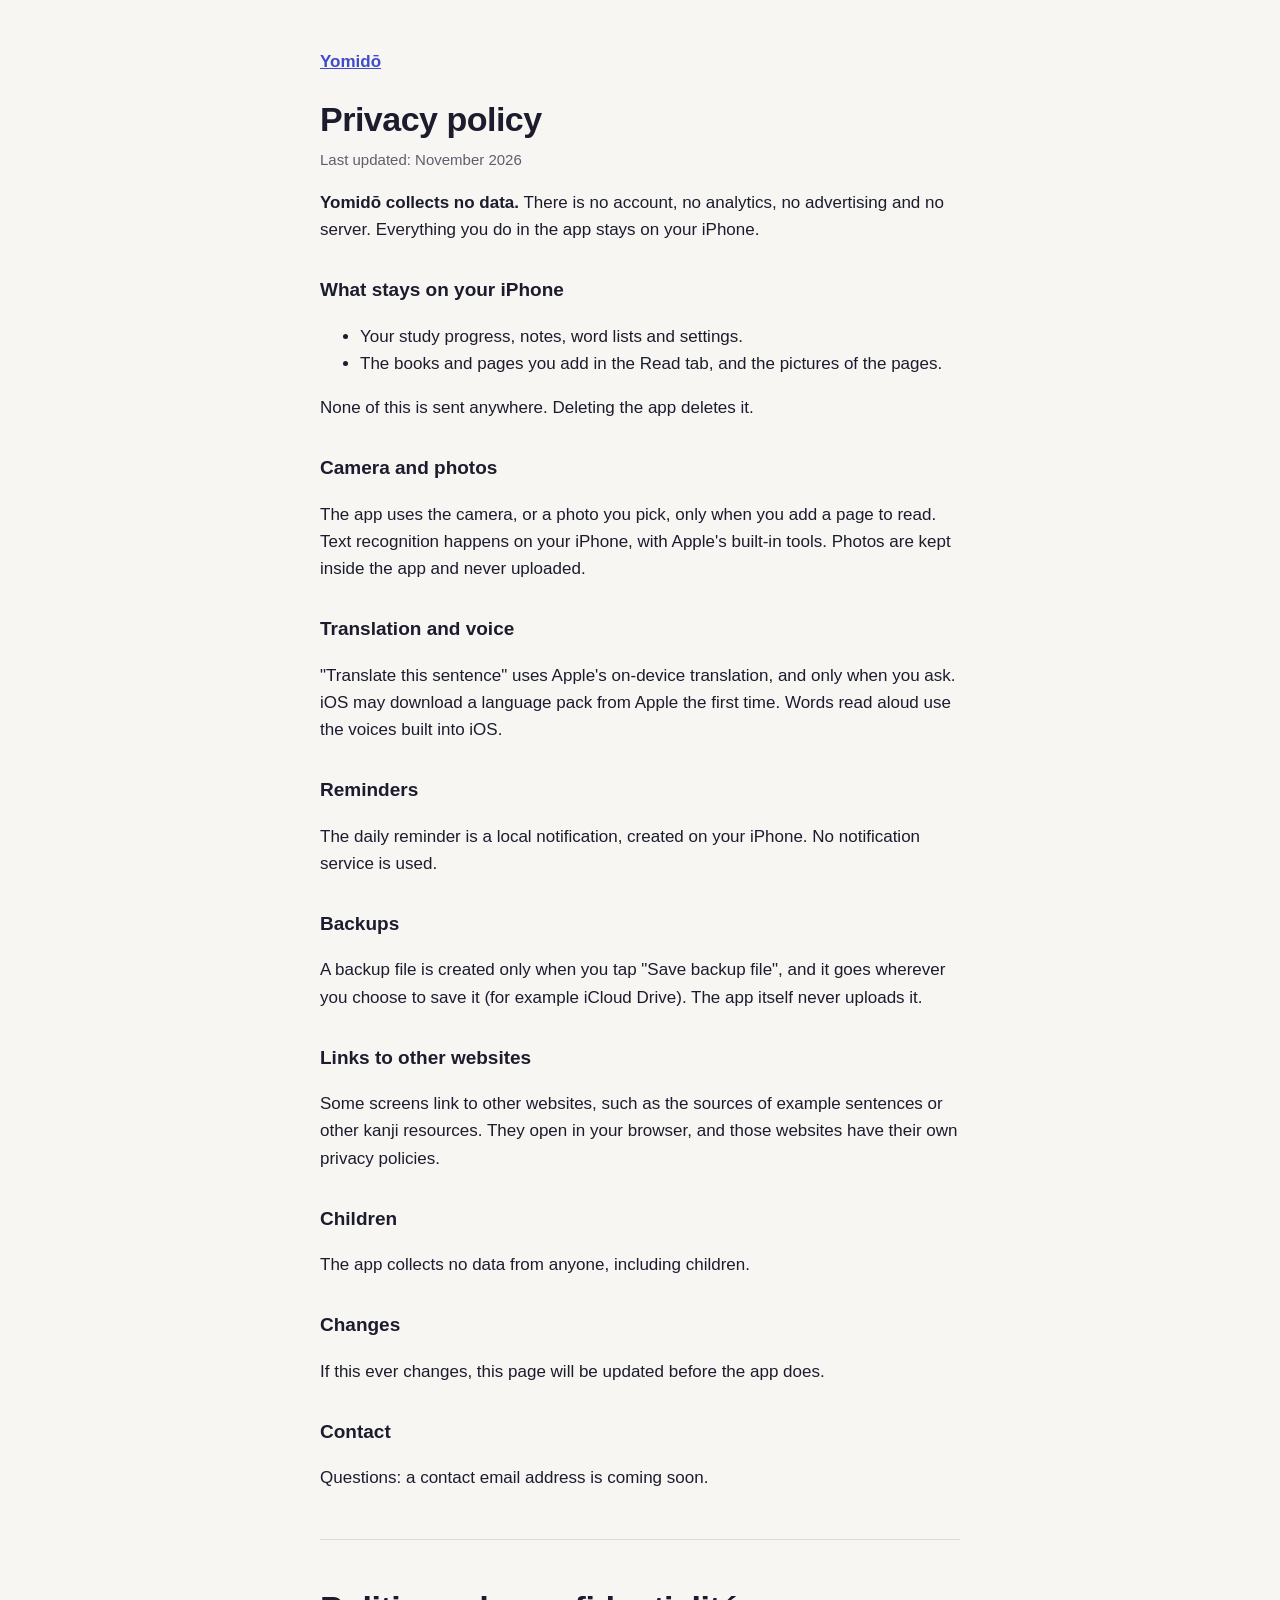
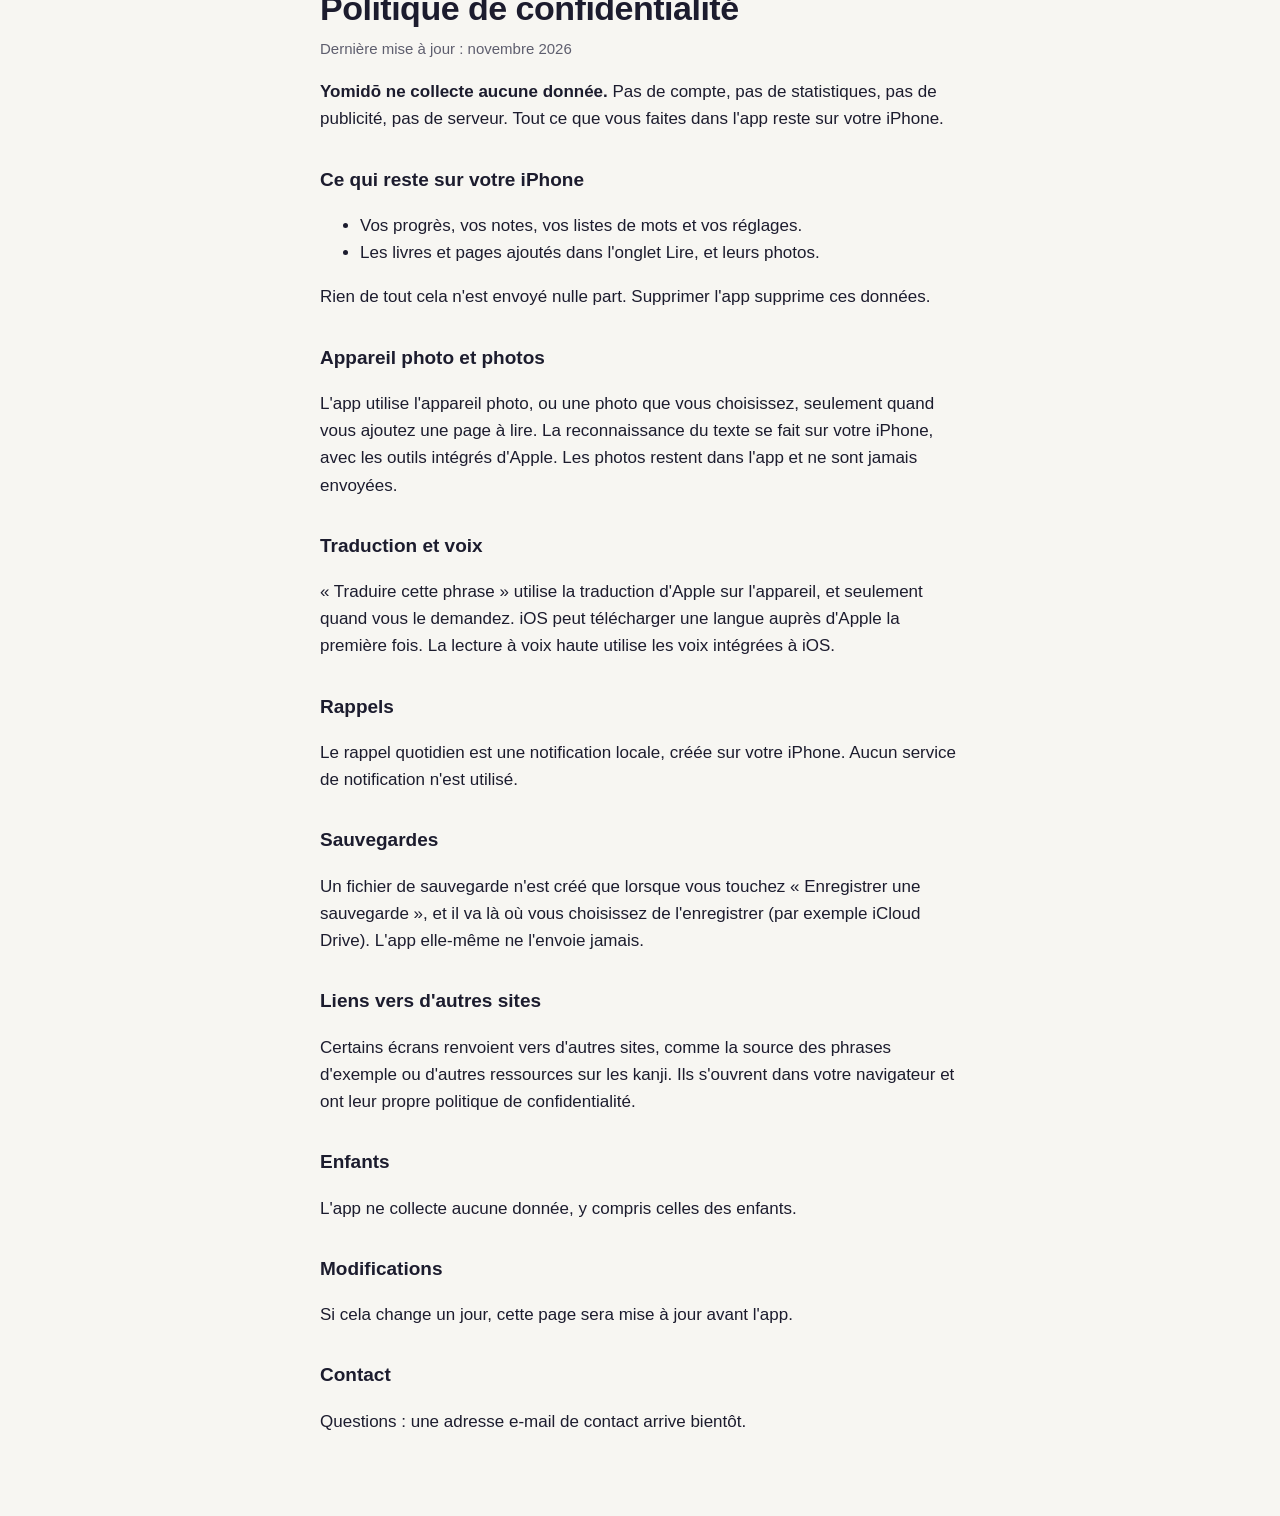
==== privacy.html @ cb9a50dd "Yomidō support page and privacy policy Co-Authored-By: Claude Opus 5.5 <noreply@anthropic.com>" ====
<!doctype html>
<html lang="en">
<head>
<meta charset="utf-8">
<meta name="viewport" content="width=device-width, initial-scale=1">
<title>Yomidō · Privacy policy</title>
<link rel="stylesheet" href="style.css">
</head>
<body>
<main>
  <p class="back"><a href="./">Yomidō</a></p>
  <h1>Privacy policy</h1>
  <p class="date">Last updated: November 2026</p>

  <p><b>Yomidō collects no data.</b> There is no account, no analytics, no advertising and no server. Everything you do in the app stays on your iPhone.</p>

  <h2>What stays on your iPhone</h2>
  <ul>
    <li>Your study progress, notes, word lists and settings.</li>
    <li>The books and pages you add in the Read tab, and the pictures of the pages.</li>
  </ul>
  <p>None of this is sent anywhere. Deleting the app deletes it.</p>

  <h2>Camera and photos</h2>
  <p>The app uses the camera, or a photo you pick, only when you add a page to read. Text recognition happens on your iPhone, with Apple's built-in tools. Photos are kept inside the app and never uploaded.</p>

  <h2>Translation and voice</h2>
  <p>"Translate this sentence" uses Apple's on-device translation, and only when you ask. iOS may download a language pack from Apple the first time. Words read aloud use the voices built into iOS.</p>

  <h2>Reminders</h2>
  <p>The daily reminder is a local notification, created on your iPhone. No notification service is used.</p>

  <h2>Backups</h2>
  <p>A backup file is created only when you tap "Save backup file", and it goes wherever you choose to save it (for example iCloud Drive). The app itself never uploads it.</p>

  <h2>Links to other websites</h2>
  <p>Some screens link to other websites, such as the sources of example sentences or other kanji resources. They open in your browser, and those websites have their own privacy policies.</p>

  <h2>Children</h2>
  <p>The app collects no data from anyone, including children.</p>

  <h2>Changes</h2>
  <p>If this ever changes, this page will be updated before the app does.</p>

  <h2>Contact</h2>
  <p>Questions: a contact email address is coming soon.</p>

  <hr>

  <h1 lang="fr">Politique de confidentialité</h1>
  <div lang="fr">
  <p class="date">Dernière mise à jour : novembre 2026</p>
  <p><b>Yomidō ne collecte aucune donnée.</b> Pas de compte, pas de statistiques, pas de publicité, pas de serveur. Tout ce que vous faites dans l'app reste sur votre iPhone.</p>

  <h2>Ce qui reste sur votre iPhone</h2>
  <ul>
    <li>Vos progrès, vos notes, vos listes de mots et vos réglages.</li>
    <li>Les livres et pages ajoutés dans l'onglet Lire, et leurs photos.</li>
  </ul>
  <p>Rien de tout cela n'est envoyé nulle part. Supprimer l'app supprime ces données.</p>

  <h2>Appareil photo et photos</h2>
  <p>L'app utilise l'appareil photo, ou une photo que vous choisissez, seulement quand vous ajoutez une page à lire. La reconnaissance du texte se fait sur votre iPhone, avec les outils intégrés d'Apple. Les photos restent dans l'app et ne sont jamais envoyées.</p>

  <h2>Traduction et voix</h2>
  <p>« Traduire cette phrase » utilise la traduction d'Apple sur l'appareil, et seulement quand vous le demandez. iOS peut télécharger une langue auprès d'Apple la première fois. La lecture à voix haute utilise les voix intégrées à iOS.</p>

  <h2>Rappels</h2>
  <p>Le rappel quotidien est une notification locale, créée sur votre iPhone. Aucun service de notification n'est utilisé.</p>

  <h2>Sauvegardes</h2>
  <p>Un fichier de sauvegarde n'est créé que lorsque vous touchez « Enregistrer une sauvegarde », et il va là où vous choisissez de l'enregistrer (par exemple iCloud Drive). L'app elle-même ne l'envoie jamais.</p>

  <h2>Liens vers d'autres sites</h2>
  <p>Certains écrans renvoient vers d'autres sites, comme la source des phrases d'exemple ou d'autres ressources sur les kanji. Ils s'ouvrent dans votre navigateur et ont leur propre politique de confidentialité.</p>

  <h2>Enfants</h2>
  <p>L'app ne collecte aucune donnée, y compris celles des enfants.</p>

  <h2>Modifications</h2>
  <p>Si cela change un jour, cette page sera mise à jour avant l'app.</p>

  <h2>Contact</h2>
  <p>Questions : une adresse e-mail de contact arrive bientôt.</p>
  </div>
</main>
</body>
</html>
---- style.css ----
:root { --ink: #1C1C2E; --muted: #5E5E6E; --tint: #3F4BC9; --bg: #F7F6F2; --card: #FFFFFF; }
@media (prefers-color-scheme: dark) {
  :root { --ink: #F2F2F7; --muted: #A8A8B8; --tint: #7D87FF; --bg: #0E0F1A; --card: #181A2A; }
}
* { box-sizing: border-box; }
body { margin: 0; background: var(--bg); color: var(--ink);
       font: 17px/1.6 -apple-system, BlinkMacSystemFont, "Segoe UI", "Hiragino Sans", sans-serif; }
main { max-width: 680px; margin: 0 auto; padding: 48px 20px 64px; }
h1 { font-size: 34px; line-height: 1.2; margin: 0 0 8px; letter-spacing: -0.5px; }
h1 .jp { color: var(--tint); font-size: 20px; letter-spacing: 3px; margin-left: 6px; }
h2 { font-size: 19px; margin: 32px 0 6px; }
p, li { color: var(--ink); }
.lead { font-size: 19px; color: var(--muted); }
.date { color: var(--muted); font-size: 15px; margin-top: 0; }
.back { margin: 0 0 24px; font-weight: 600; }
a { color: var(--tint); }
hr { border: 0; border-top: 1px solid rgba(127,127,127,.25); margin: 48px 0; }
.links { margin-top: 40px; }
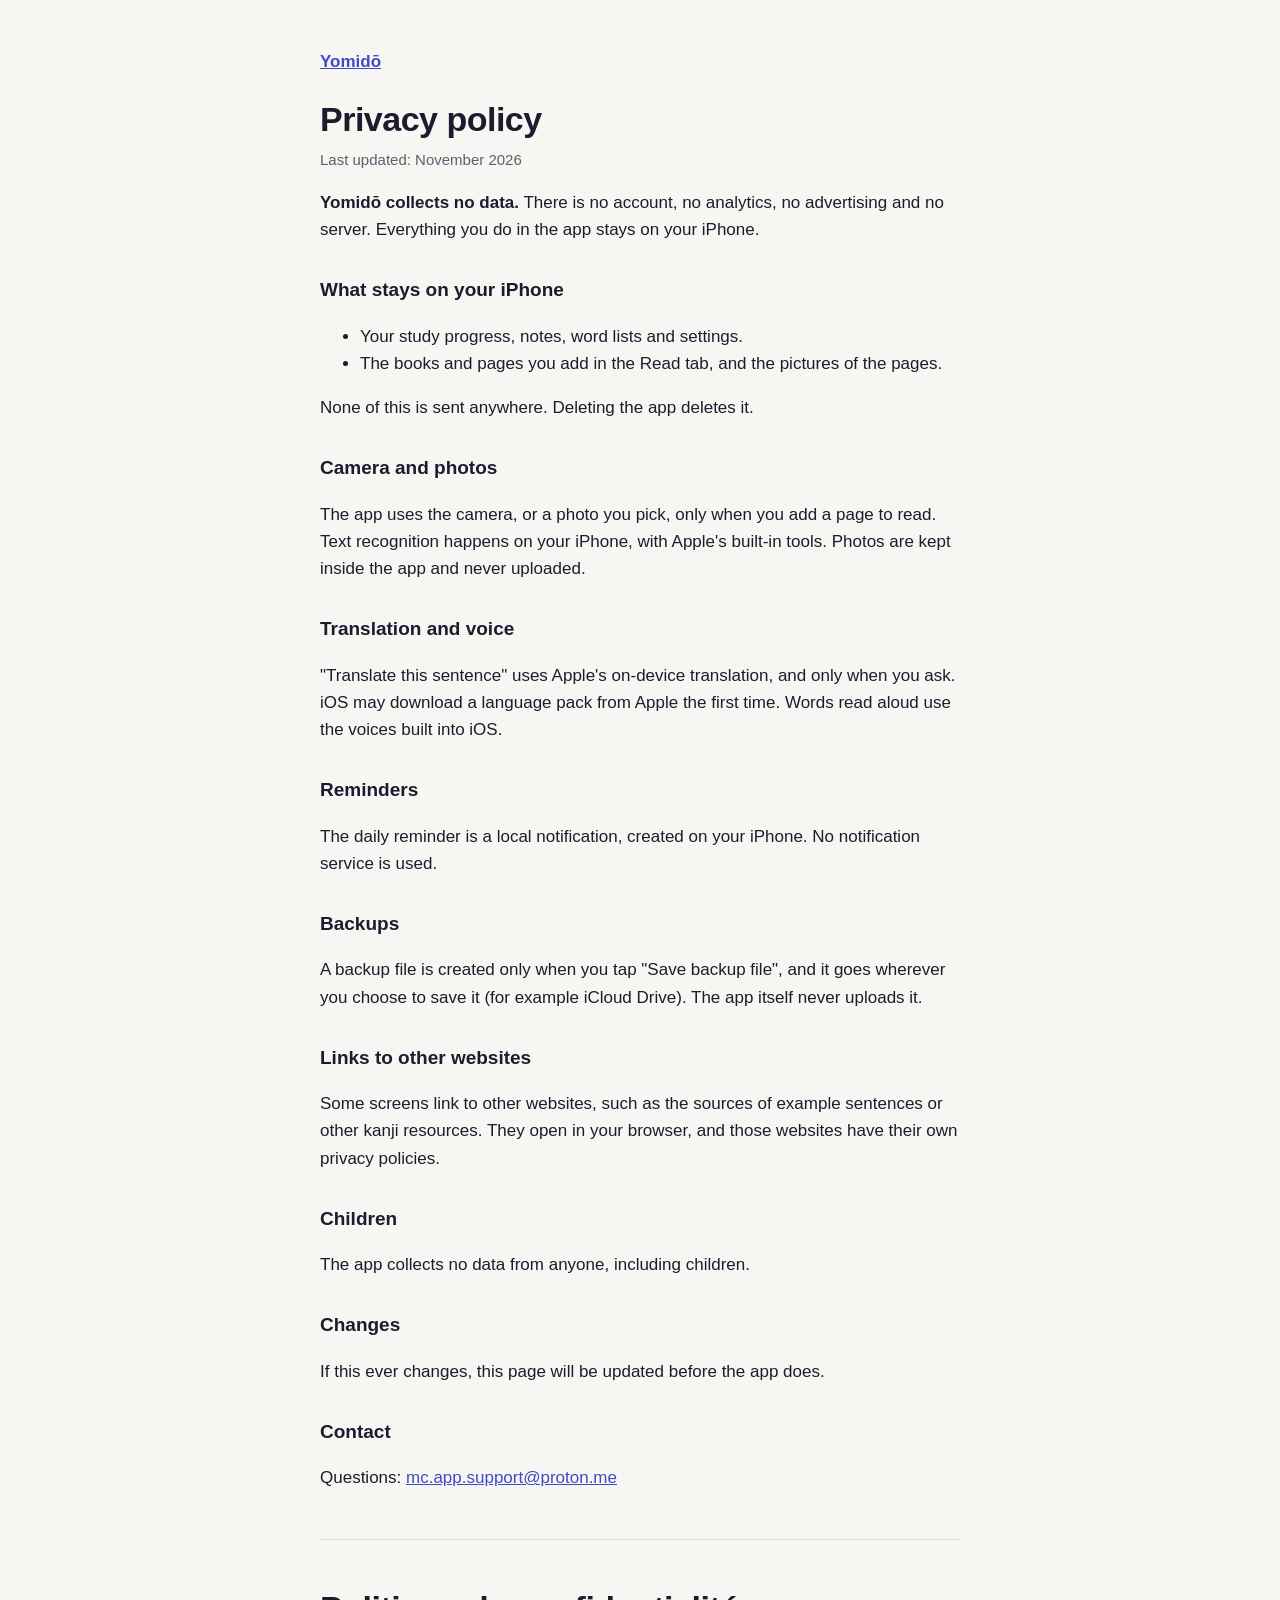
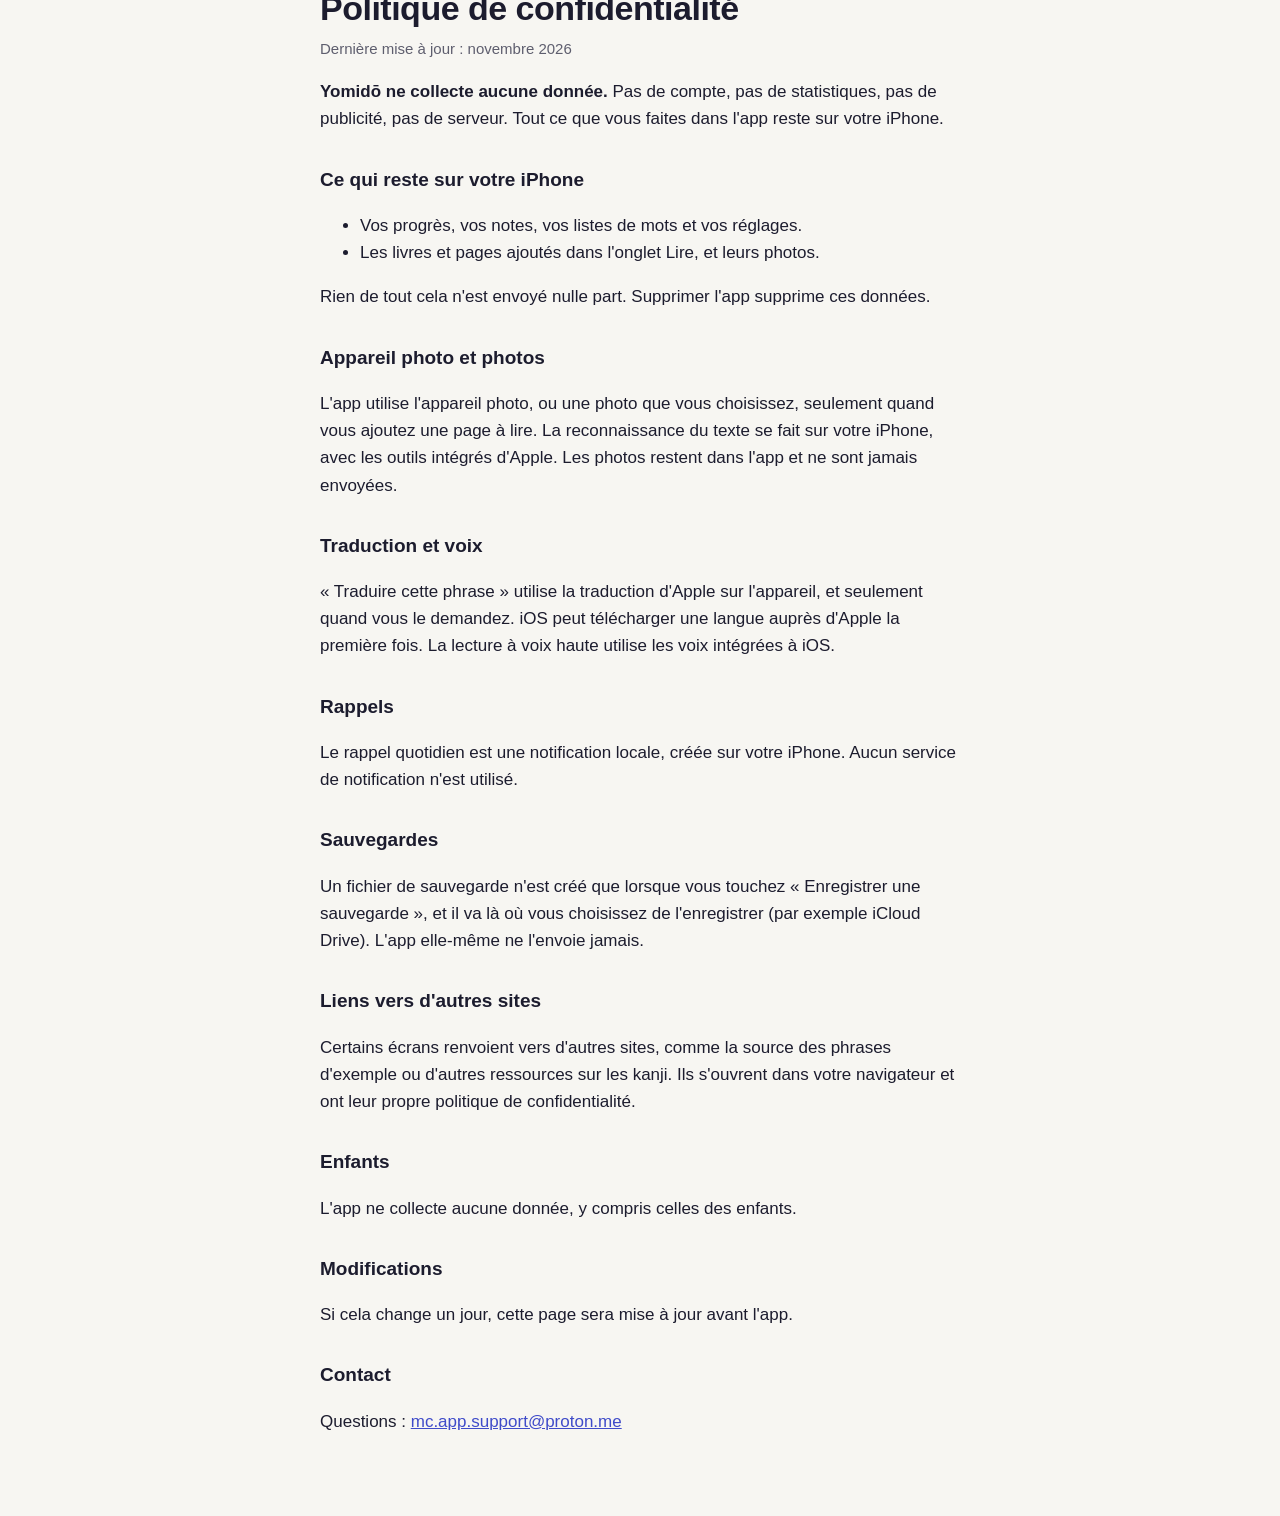
==== commit 27ce35bd: "Add the support email address Co-Authored-By: Claude Opus 5.5 <noreply@anthropic.com>" ====
--- a/privacy.html
+++ b/privacy.html
@@ -43,7 +43,7 @@
   <p>If this ever changes, this page will be updated before the app does.</p>
 
   <h2>Contact</h2>
-  <p>Questions: a contact email address is coming soon.</p>
+  <p>Questions: <a href="mailto:mc.app.support@proton.me">mc.app.support@proton.me</a></p>
 
   <hr>
 
@@ -81,7 +81,7 @@
   <p>Si cela change un jour, cette page sera mise à jour avant l'app.</p>
 
   <h2>Contact</h2>
-  <p>Questions : une adresse e-mail de contact arrive bientôt.</p>
+  <p>Questions : <a href="mailto:mc.app.support@proton.me">mc.app.support@proton.me</a></p>
   </div>
 </main>
 </body>
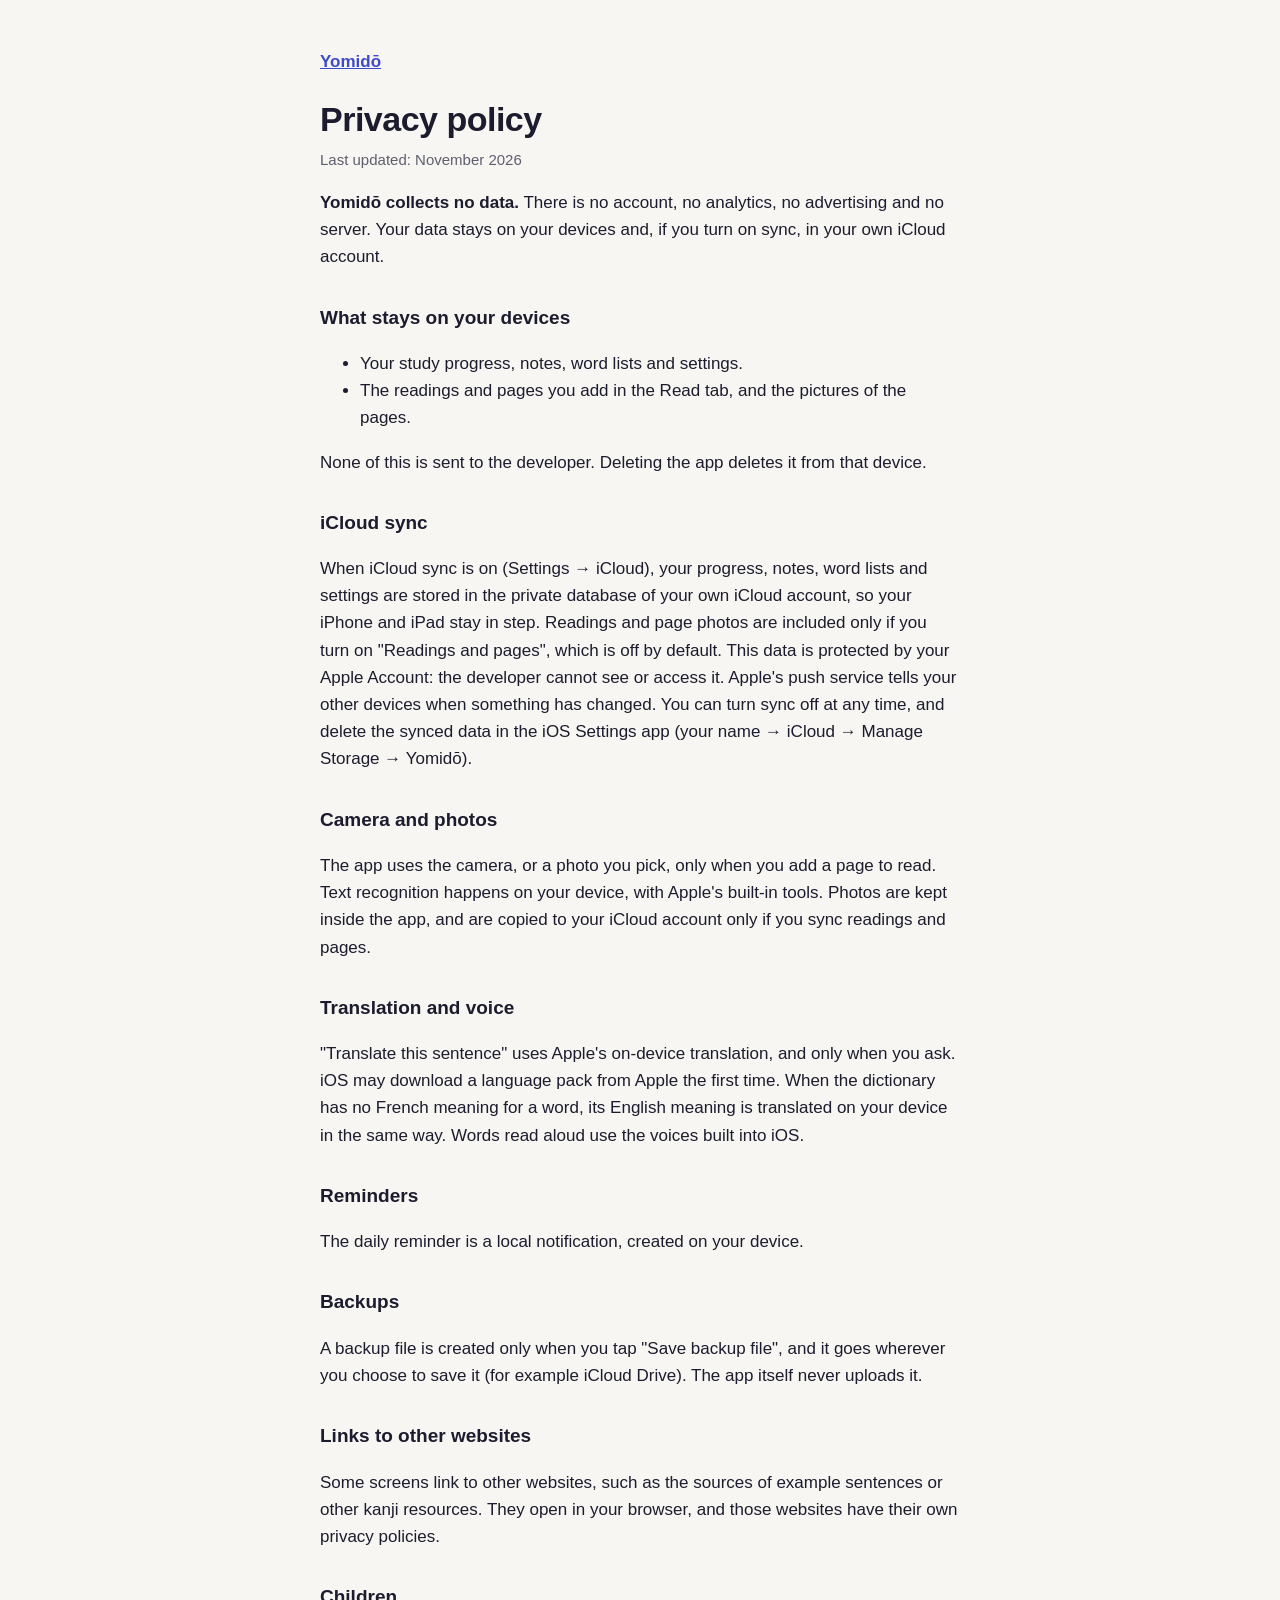
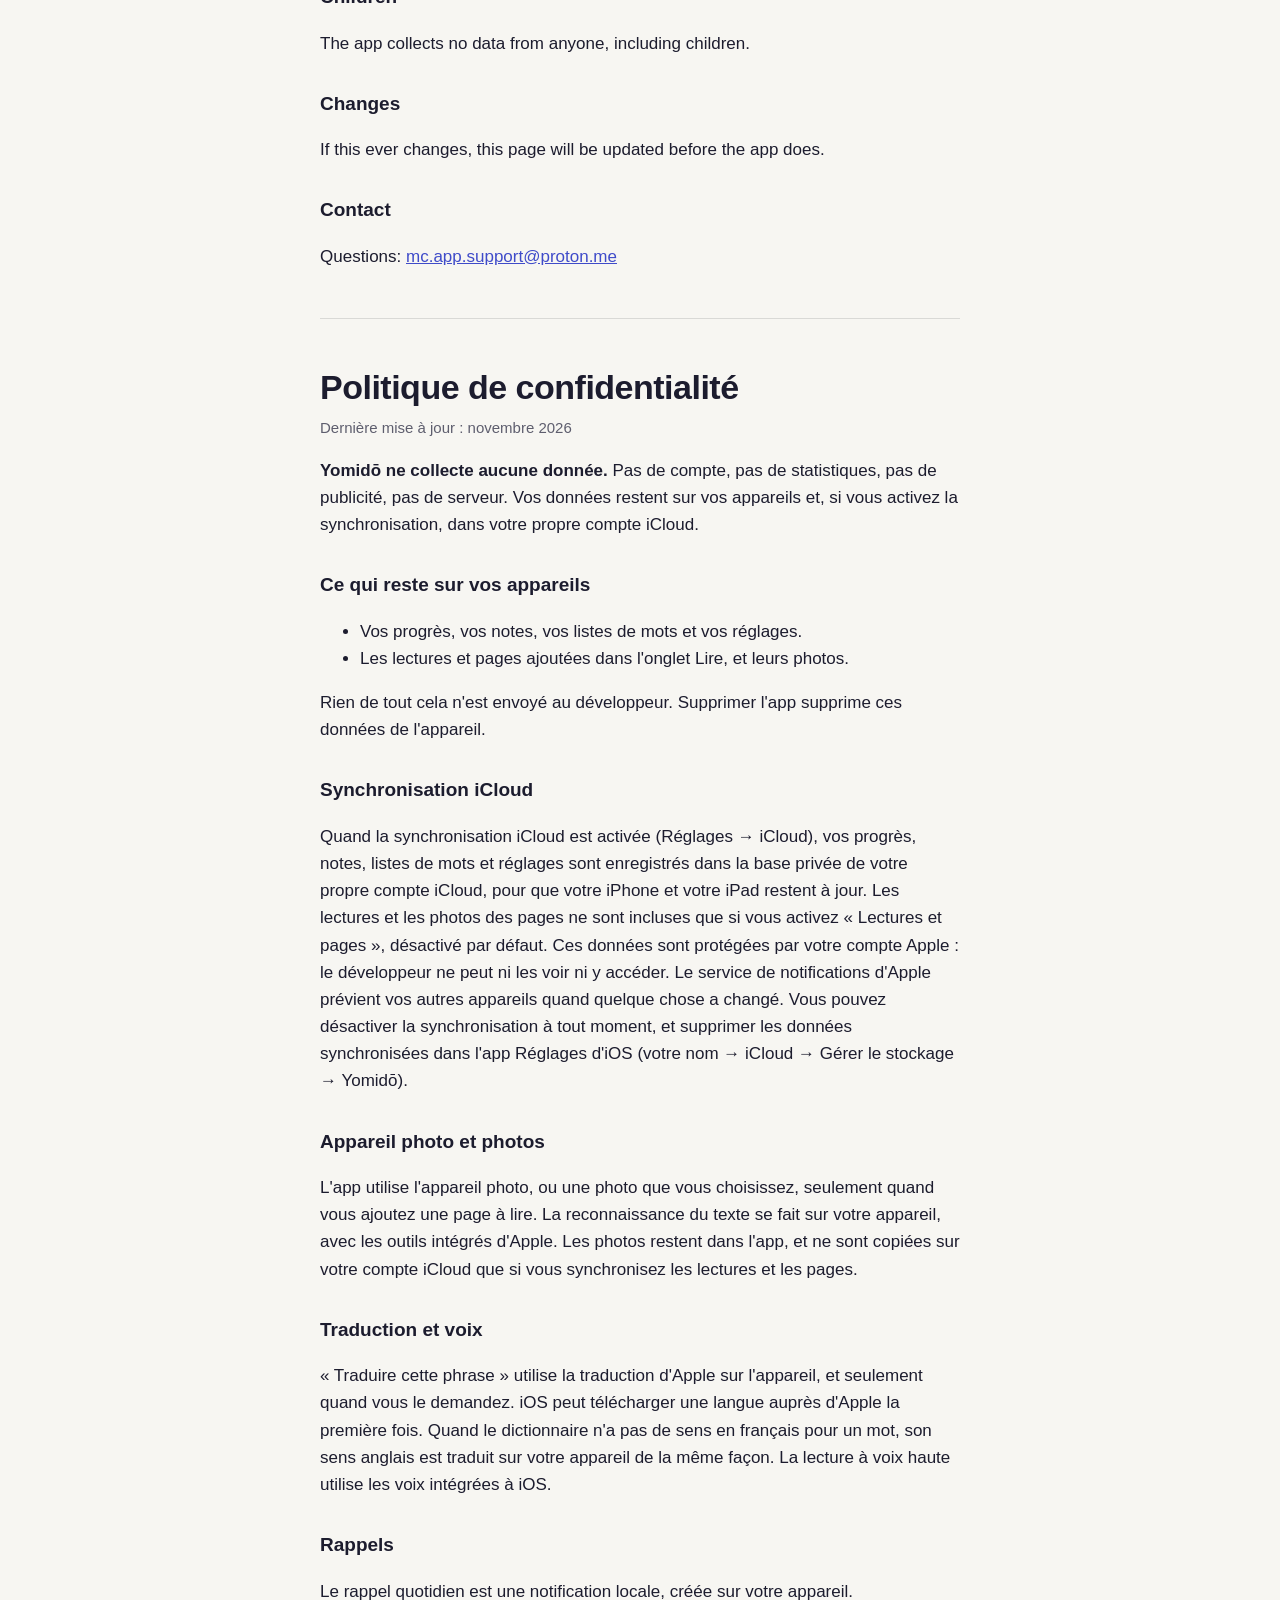
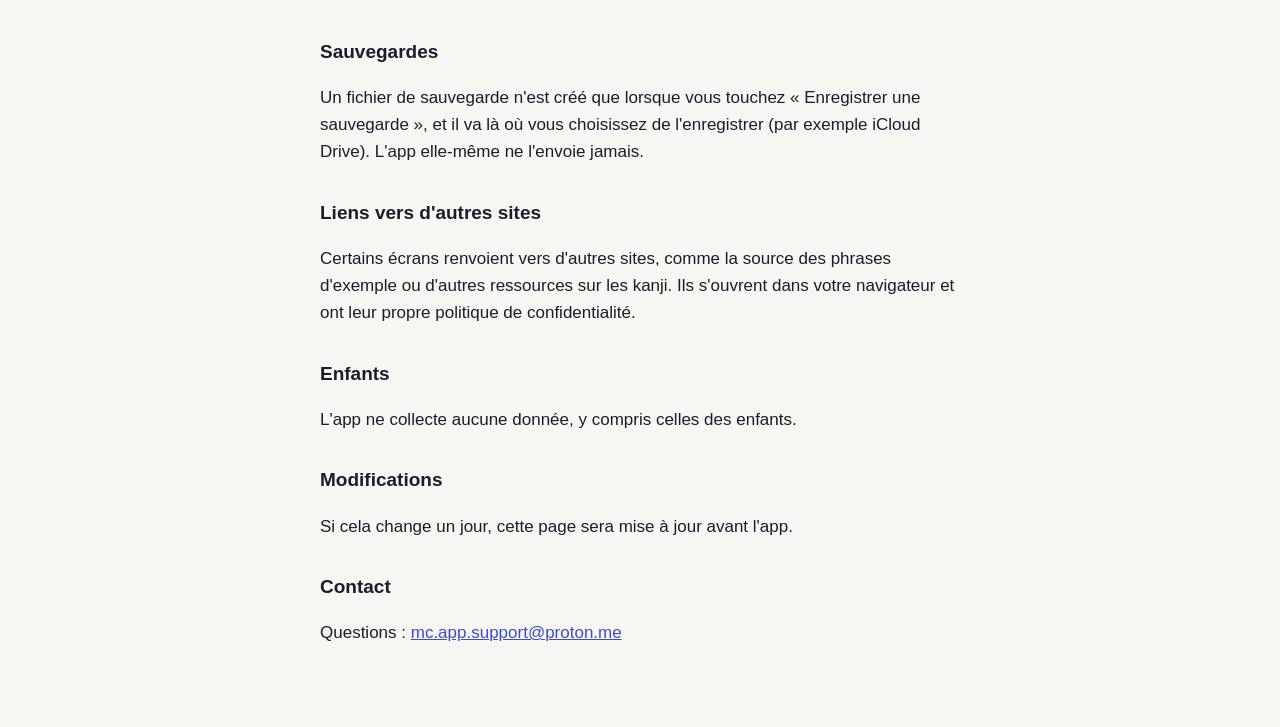
==== commit 0c086aba: "Privacy and support pages for 1.1: iCloud sync, iPad, on-device French meanings Co-Authored-By: Clau" ====
--- a/privacy.html
+++ b/privacy.html
@@ -12,23 +12,26 @@
   <h1>Privacy policy</h1>
   <p class="date">Last updated: November 2026</p>
 
-  <p><b>Yomidō collects no data.</b> There is no account, no analytics, no advertising and no server. Everything you do in the app stays on your iPhone.</p>
+  <p><b>Yomidō collects no data.</b> There is no account, no analytics, no advertising and no server. Your data stays on your devices and, if you turn on sync, in your own iCloud account.</p>
 
-  <h2>What stays on your iPhone</h2>
+  <h2>What stays on your devices</h2>
   <ul>
     <li>Your study progress, notes, word lists and settings.</li>
-    <li>The books and pages you add in the Read tab, and the pictures of the pages.</li>
+    <li>The readings and pages you add in the Read tab, and the pictures of the pages.</li>
   </ul>
-  <p>None of this is sent anywhere. Deleting the app deletes it.</p>
+  <p>None of this is sent to the developer. Deleting the app deletes it from that device.</p>
+
+  <h2>iCloud sync</h2>
+  <p>When iCloud sync is on (Settings → iCloud), your progress, notes, word lists and settings are stored in the private database of your own iCloud account, so your iPhone and iPad stay in step. Readings and page photos are included only if you turn on "Readings and pages", which is off by default. This data is protected by your Apple Account: the developer cannot see or access it. Apple's push service tells your other devices when something has changed. You can turn sync off at any time, and delete the synced data in the iOS Settings app (your name → iCloud → Manage Storage → Yomidō).</p>
 
   <h2>Camera and photos</h2>
-  <p>The app uses the camera, or a photo you pick, only when you add a page to read. Text recognition happens on your iPhone, with Apple's built-in tools. Photos are kept inside the app and never uploaded.</p>
+  <p>The app uses the camera, or a photo you pick, only when you add a page to read. Text recognition happens on your device, with Apple's built-in tools. Photos are kept inside the app, and are copied to your iCloud account only if you sync readings and pages.</p>
 
   <h2>Translation and voice</h2>
-  <p>"Translate this sentence" uses Apple's on-device translation, and only when you ask. iOS may download a language pack from Apple the first time. Words read aloud use the voices built into iOS.</p>
+  <p>"Translate this sentence" uses Apple's on-device translation, and only when you ask. iOS may download a language pack from Apple the first time. When the dictionary has no French meaning for a word, its English meaning is translated on your device in the same way. Words read aloud use the voices built into iOS.</p>
 
   <h2>Reminders</h2>
-  <p>The daily reminder is a local notification, created on your iPhone. No notification service is used.</p>
+  <p>The daily reminder is a local notification, created on your device.</p>
 
   <h2>Backups</h2>
   <p>A backup file is created only when you tap "Save backup file", and it goes wherever you choose to save it (for example iCloud Drive). The app itself never uploads it.</p>
@@ -50,23 +53,26 @@
   <h1 lang="fr">Politique de confidentialité</h1>
   <div lang="fr">
   <p class="date">Dernière mise à jour : novembre 2026</p>
-  <p><b>Yomidō ne collecte aucune donnée.</b> Pas de compte, pas de statistiques, pas de publicité, pas de serveur. Tout ce que vous faites dans l'app reste sur votre iPhone.</p>
+  <p><b>Yomidō ne collecte aucune donnée.</b> Pas de compte, pas de statistiques, pas de publicité, pas de serveur. Vos données restent sur vos appareils et, si vous activez la synchronisation, dans votre propre compte iCloud.</p>
 
-  <h2>Ce qui reste sur votre iPhone</h2>
+  <h2>Ce qui reste sur vos appareils</h2>
   <ul>
     <li>Vos progrès, vos notes, vos listes de mots et vos réglages.</li>
-    <li>Les livres et pages ajoutés dans l'onglet Lire, et leurs photos.</li>
+    <li>Les lectures et pages ajoutées dans l'onglet Lire, et leurs photos.</li>
   </ul>
-  <p>Rien de tout cela n'est envoyé nulle part. Supprimer l'app supprime ces données.</p>
+  <p>Rien de tout cela n'est envoyé au développeur. Supprimer l'app supprime ces données de l'appareil.</p>
+
+  <h2>Synchronisation iCloud</h2>
+  <p>Quand la synchronisation iCloud est activée (Réglages → iCloud), vos progrès, notes, listes de mots et réglages sont enregistrés dans la base privée de votre propre compte iCloud, pour que votre iPhone et votre iPad restent à jour. Les lectures et les photos des pages ne sont incluses que si vous activez « Lectures et pages », désactivé par défaut. Ces données sont protégées par votre compte Apple : le développeur ne peut ni les voir ni y accéder. Le service de notifications d'Apple prévient vos autres appareils quand quelque chose a changé. Vous pouvez désactiver la synchronisation à tout moment, et supprimer les données synchronisées dans l'app Réglages d'iOS (votre nom → iCloud → Gérer le stockage → Yomidō).</p>
 
   <h2>Appareil photo et photos</h2>
-  <p>L'app utilise l'appareil photo, ou une photo que vous choisissez, seulement quand vous ajoutez une page à lire. La reconnaissance du texte se fait sur votre iPhone, avec les outils intégrés d'Apple. Les photos restent dans l'app et ne sont jamais envoyées.</p>
+  <p>L'app utilise l'appareil photo, ou une photo que vous choisissez, seulement quand vous ajoutez une page à lire. La reconnaissance du texte se fait sur votre appareil, avec les outils intégrés d'Apple. Les photos restent dans l'app, et ne sont copiées sur votre compte iCloud que si vous synchronisez les lectures et les pages.</p>
 
   <h2>Traduction et voix</h2>
-  <p>« Traduire cette phrase » utilise la traduction d'Apple sur l'appareil, et seulement quand vous le demandez. iOS peut télécharger une langue auprès d'Apple la première fois. La lecture à voix haute utilise les voix intégrées à iOS.</p>
+  <p>« Traduire cette phrase » utilise la traduction d'Apple sur l'appareil, et seulement quand vous le demandez. iOS peut télécharger une langue auprès d'Apple la première fois. Quand le dictionnaire n'a pas de sens en français pour un mot, son sens anglais est traduit sur votre appareil de la même façon. La lecture à voix haute utilise les voix intégrées à iOS.</p>
 
   <h2>Rappels</h2>
-  <p>Le rappel quotidien est une notification locale, créée sur votre iPhone. Aucun service de notification n'est utilisé.</p>
+  <p>Le rappel quotidien est une notification locale, créée sur votre appareil.</p>
 
   <h2>Sauvegardes</h2>
   <p>Un fichier de sauvegarde n'est créé que lorsque vous touchez « Enregistrer une sauvegarde », et il va là où vous choisissez de l'enregistrer (par exemple iCloud Drive). L'app elle-même ne l'envoie jamais.</p>
